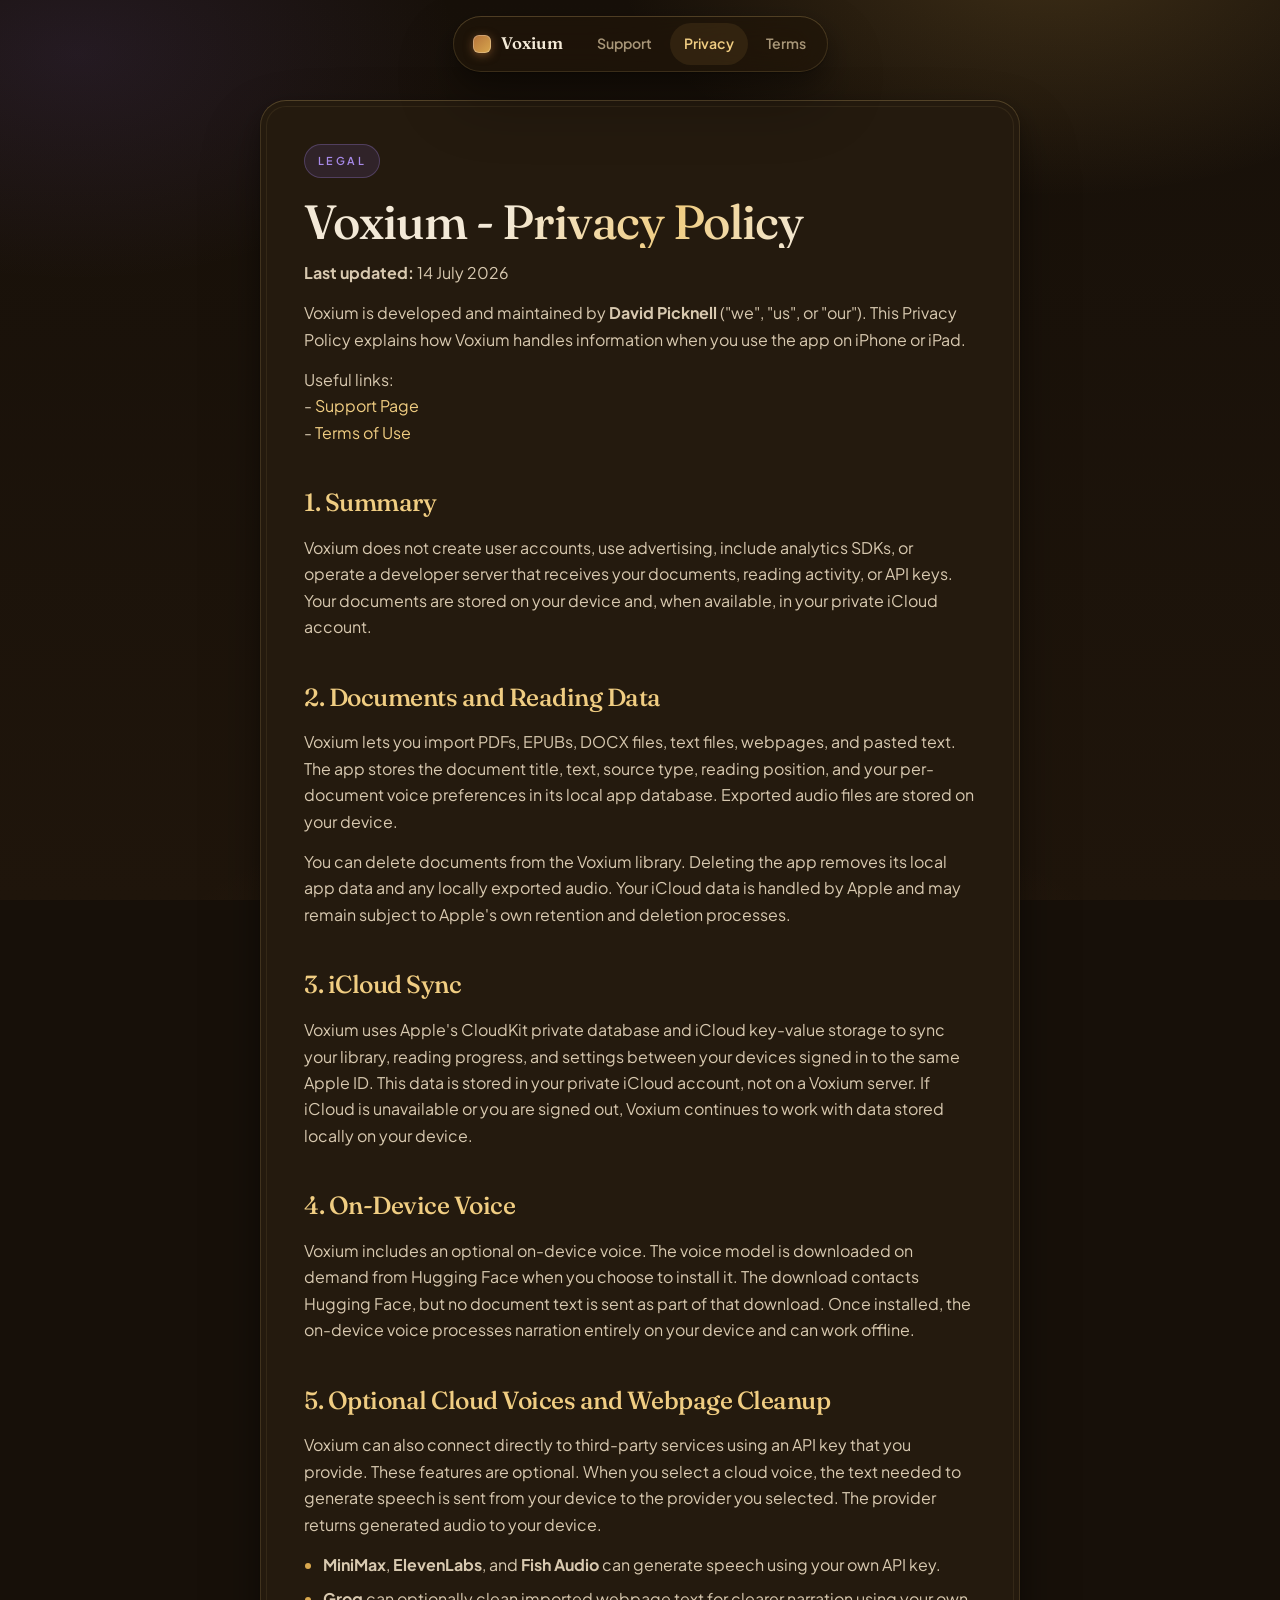
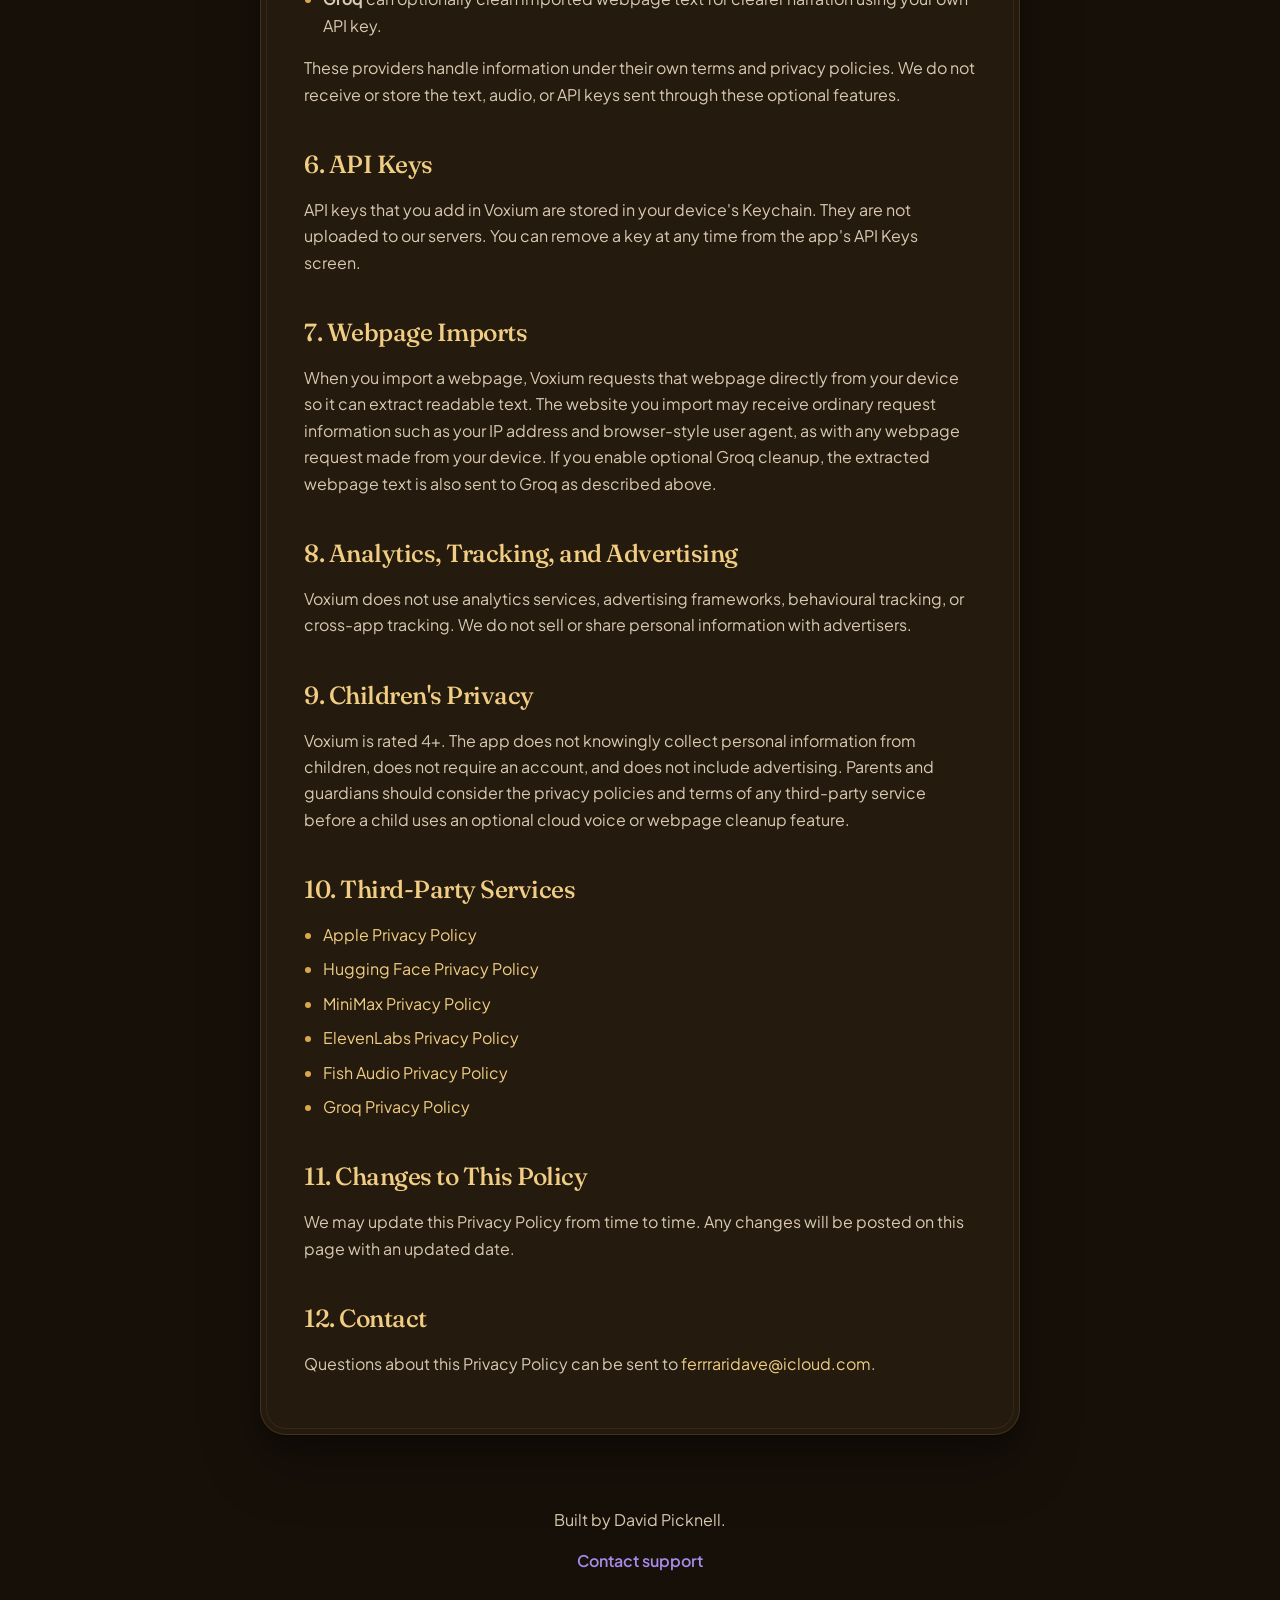
==== privacy-policy.html @ 41267bd4 "Restyle support pages to match Purple Apps visual system Shared espresso/gold chrome, island nav, an" ====
<!DOCTYPE html>
<html lang="en">
<head>
    <meta charset="UTF-8" />
    <meta name="viewport" content="width=device-width, initial-scale=1.0" />
    <meta name="description" content="Privacy Policy for Voxium." />
    <title>Voxium — Privacy Policy</title>
    <link rel="stylesheet" href="styles.css" />
</head>
<body>
<nav class="navbar">
    <div class="navbar-inner">
        <a href="index.html" class="navbar-brand"><span class="brand-dot"></span> Voxium</a>
        <div class="navbar-links">
            <a href="index.html">Support</a>
            <a href="privacy-policy.html" class="active">Privacy</a>
            <a href="terms.html">Terms</a>
        </div>
    </div>
</nav>

<main class="page">
    <span class="eyebrow">Legal</span>
    <h1>Voxium - Privacy Policy</h1>
    <p><strong>Last updated:</strong> 14 July 2026</p>

    <p>
        Voxium is developed and maintained by <strong>David Picknell</strong> ("we", "us", or "our").
        This Privacy Policy explains how Voxium handles information when you use the app on iPhone or iPad.
    </p>

    <p>
        Useful links:<br>
        - <a href="index.html">Support Page</a><br>
        - <a href="terms.html">Terms of Use</a>
    </p>

    <h2>1. Summary</h2>
    <p>
        Voxium does not create user accounts, use advertising, include analytics SDKs, or operate a developer
        server that receives your documents, reading activity, or API keys. Your documents are stored on your
        device and, when available, in your private iCloud account.
    </p>

    <h2>2. Documents and Reading Data</h2>
    <p>
        Voxium lets you import PDFs, EPUBs, DOCX files, text files, webpages, and pasted text. The app stores
        the document title, text, source type, reading position, and your per-document voice preferences in its
        local app database. Exported audio files are stored on your device.
    </p>

    <p>
        You can delete documents from the Voxium library. Deleting the app removes its local app data and any
        locally exported audio. Your iCloud data is handled by Apple and may remain subject to Apple's own
        retention and deletion processes.
    </p>

    <h2>3. iCloud Sync</h2>
    <p>
        Voxium uses Apple's CloudKit private database and iCloud key-value storage to sync your library,
        reading progress, and settings between your devices signed in to the same Apple ID. This data is stored
        in your private iCloud account, not on a Voxium server. If iCloud is unavailable or you are signed out,
        Voxium continues to work with data stored locally on your device.
    </p>

    <h2>4. On-Device Voice</h2>
    <p>
        Voxium includes an optional on-device voice. The voice model is downloaded on demand from Hugging Face
        when you choose to install it. The download contacts Hugging Face, but no document text is sent as part
        of that download. Once installed, the on-device voice processes narration entirely on your device and
        can work offline.
    </p>

    <h2>5. Optional Cloud Voices and Webpage Cleanup</h2>
    <p>
        Voxium can also connect directly to third-party services using an API key that you provide. These
        features are optional. When you select a cloud voice, the text needed to generate speech is sent from
        your device to the provider you selected. The provider returns generated audio to your device.
    </p>

    <ul>
        <li><strong>MiniMax</strong>, <strong>ElevenLabs</strong>, and <strong>Fish Audio</strong> can generate speech using your own API key.</li>
        <li><strong>Groq</strong> can optionally clean imported webpage text for clearer narration using your own API key.</li>
    </ul>

    <p>
        These providers handle information under their own terms and privacy policies. We do not receive or
        store the text, audio, or API keys sent through these optional features.
    </p>

    <h2>6. API Keys</h2>
    <p>
        API keys that you add in Voxium are stored in your device's Keychain. They are not uploaded to our
        servers. You can remove a key at any time from the app's API Keys screen.
    </p>

    <h2>7. Webpage Imports</h2>
    <p>
        When you import a webpage, Voxium requests that webpage directly from your device so it can extract
        readable text. The website you import may receive ordinary request information such as your IP address
        and browser-style user agent, as with any webpage request made from your device. If you enable optional
        Groq cleanup, the extracted webpage text is also sent to Groq as described above.
    </p>

    <h2>8. Analytics, Tracking, and Advertising</h2>
    <p>
        Voxium does not use analytics services, advertising frameworks, behavioural tracking, or cross-app
        tracking. We do not sell or share personal information with advertisers.
    </p>

    <h2>9. Children's Privacy</h2>
    <p>
        Voxium is rated 4+. The app does not knowingly collect personal information from children, does not
        require an account, and does not include advertising. Parents and guardians should consider the privacy
        policies and terms of any third-party service before a child uses an optional cloud voice or webpage
        cleanup feature.
    </p>

    <h2>10. Third-Party Services</h2>
    <ul>
        <li><a href="https://www.apple.com/legal/privacy/">Apple Privacy Policy</a></li>
        <li><a href="https://huggingface.co/privacy">Hugging Face Privacy Policy</a></li>
        <li><a href="https://www.minimax.io/privacy-policy">MiniMax Privacy Policy</a></li>
        <li><a href="https://elevenlabs.io/privacy">ElevenLabs Privacy Policy</a></li>
        <li><a href="https://fish.audio/privacy/">Fish Audio Privacy Policy</a></li>
        <li><a href="https://groq.com/privacy-policy/">Groq Privacy Policy</a></li>
    </ul>

    <h2>11. Changes to This Policy</h2>
    <p>
        We may update this Privacy Policy from time to time. Any changes will be posted on this page with an
        updated date.
    </p>

    <h2>12. Contact</h2>
    <p>
        Questions about this Privacy Policy can be sent to
        <a href="mailto:ferrraridave@icloud.com">ferrraridave@icloud.com</a>.
    </p>
</main>

<footer class="site-footer">
    <p>Built by David Picknell.</p>
    <p><a href="mailto:ferrraridave@icloud.com">Contact support</a></p>
</footer>
</body>
</html>
---- styles.css ----
@import url('https://fonts.googleapis.com/css2?family=Fraunces:opsz,wght@9..144,500;9..144,600&family=Plus+Jakarta+Sans:wght@400;600;700&display=swap');

:root {
    --cream: #f3e9d7;
    --cream-soft: #d8c9b0;
    --muted: #a89678;
    --faint: #7d6f56;
    --bg: #171009;
    --bg-2: #1f150b;
    --panel: #241a0e;
    --gold: #d9a84e;
    --gold-2: #f0cd82;
    --ember: #b4713a;
    --purple: #a789e8;
    --purple-2: #7b5cc9;
    --ring: rgba(240, 205, 130, 0.14);
    --ring-2: rgba(240, 205, 130, 0.08);
    --highlight: inset 0 1px 0 rgba(240, 205, 130, 0.10);
    --shadow-soft:
        0 1px 2px rgba(0, 0, 0, 0.30),
        0 10px 24px rgba(0, 0, 0, 0.28),
        0 30px 60px rgba(0, 0, 0, 0.26);
    --radius: 26px;
    --radius-inner: 20px;
    --ease: cubic-bezier(0.32, 0.72, 0, 1);
}

*, *::before, *::after { box-sizing: border-box; }

html { scroll-behavior: smooth; }

body {
    margin: 0;
    min-height: 100vh;
    font-family: "Plus Jakarta Sans", -apple-system, BlinkMacSystemFont, "Segoe UI", sans-serif;
    color: var(--cream);
    background: var(--bg);
    line-height: 1.65;
    -webkit-font-smoothing: antialiased;
}

body::before {
    content: "";
    position: fixed;
    inset: 0;
    z-index: -2;
    background:
        radial-gradient(55% 45% at 82% -6%, rgba(217, 168, 78, 0.20), transparent 62%),
        radial-gradient(50% 42% at 6% 6%, rgba(123, 92, 201, 0.13), transparent 60%),
        radial-gradient(70% 50% at 50% 118%, rgba(180, 113, 58, 0.16), transparent 62%),
        linear-gradient(180deg, var(--bg), var(--bg-2));
    pointer-events: none;
}

a {
    color: var(--gold-2);
    word-break: break-word;
    text-decoration: none;
    transition: color 0.3s var(--ease);
}
a:hover { color: var(--cream); text-decoration: underline; }

.navbar {
    position: sticky;
    top: 0;
    z-index: 100;
    padding: 16px 16px 0;
    background: transparent;
    pointer-events: none;
}

.navbar-inner {
    width: fit-content;
    max-width: calc(100% - 8px);
    margin: 0 auto;
    height: 56px;
    padding: 0 8px 0 20px;
    display: flex;
    align-items: center;
    gap: 20px;
    border-radius: 999px;
    background: rgba(31, 21, 11, 0.72);
    backdrop-filter: blur(22px) saturate(160%);
    -webkit-backdrop-filter: blur(22px) saturate(160%);
    box-shadow: var(--shadow-soft), inset 0 0 0 1px var(--ring), var(--highlight);
    pointer-events: auto;
}

.navbar-brand {
    display: inline-flex;
    align-items: center;
    gap: 10px;
    color: var(--cream);
    text-decoration: none;
    font-family: "Fraunces", Georgia, serif;
    font-size: 1.05rem;
    font-weight: 600;
    white-space: nowrap;
}
.navbar-brand:hover { text-decoration: none; color: var(--cream); }

.brand-dot {
    width: 18px;
    height: 18px;
    border-radius: 6px;
    background: linear-gradient(135deg, var(--ember), var(--gold));
    box-shadow: inset 0 0 0 1px rgba(255, 255, 255, 0.25), 0 2px 10px rgba(180, 113, 58, 0.55);
}

.navbar-links {
    display: flex;
    align-items: center;
    gap: 4px;
}

.navbar-links a {
    color: var(--muted);
    text-decoration: none;
    font-size: 0.88rem;
    font-weight: 600;
    padding: 9px 14px;
    border-radius: 999px;
    white-space: nowrap;
    transition: color 0.4s var(--ease), background 0.4s var(--ease);
}
.navbar-links a:hover,
.navbar-links a.active {
    color: var(--gold-2);
    background: rgba(217, 168, 78, 0.10);
    text-decoration: none;
}

.page {
    width: min(760px, calc(100% - 32px));
    margin: 28px auto 72px;
    padding: clamp(28px, 5vw, 44px);
    position: relative;
    background: var(--panel);
    border-radius: var(--radius);
    box-shadow: var(--shadow-soft), inset 0 0 0 1px var(--ring), var(--highlight);
}

.page::before {
    content: "";
    position: absolute;
    inset: 6px;
    border-radius: var(--radius-inner);
    box-shadow: inset 0 0 0 1px var(--ring-2);
    pointer-events: none;
}

.eyebrow {
    display: inline-flex;
    margin-bottom: 18px;
    padding: 8px 14px;
    border-radius: 999px;
    font-size: 0.68rem;
    font-weight: 600;
    text-transform: uppercase;
    letter-spacing: 0.22em;
    color: var(--purple);
    background: rgba(123, 92, 201, 0.14);
    box-shadow: inset 0 0 0 1px rgba(167, 137, 232, 0.28);
}

h1, h2, h3 {
    font-family: "Fraunces", Georgia, serif;
    font-weight: 500;
    letter-spacing: -0.02em;
    color: var(--cream);
}

h1 {
    margin: 0 0 12px;
    font-size: clamp(2rem, 5vw, 3rem);
    line-height: 1.08;
    background: linear-gradient(115deg, var(--cream) 30%, var(--gold-2) 55%, var(--cream) 75%);
    -webkit-background-clip: text;
    background-clip: text;
    -webkit-text-fill-color: transparent;
}

h2 {
    margin: 36px 0 12px;
    font-size: clamp(1.25rem, 2.6vw, 1.55rem);
    color: var(--gold-2);
}

h3 {
    margin: 22px 0 8px;
    font-size: 1.08rem;
    color: var(--cream);
}

p, li {
    color: var(--cream-soft);
    font-size: 1rem;
}

p { margin: 0 0 14px; }

.meta {
    color: var(--muted);
    font-size: 0.95rem;
    margin-bottom: 22px;
}

.links {
    margin: 18px 0 8px;
    color: var(--muted);
}

.links a { font-weight: 600; }

ul {
    margin: 0 0 16px;
    padding-left: 1.2em;
}

li { margin: 8px 0; }
li::marker { color: var(--gold); }

.note {
    margin: 18px 0 22px;
    padding: 16px 18px;
    border-radius: 16px;
    color: var(--cream-soft);
    background: rgba(123, 92, 201, 0.10);
    box-shadow: inset 0 0 0 1px rgba(167, 137, 232, 0.22);
    border-left: 3px solid var(--purple);
}
.note strong { color: var(--cream); }

.faq {
    margin-top: 8px;
    padding-top: 8px;
}

.faq h3 {
    margin-top: 26px;
    padding-top: 4px;
}

.site-footer {
    width: min(760px, calc(100% - 32px));
    margin: 0 auto 48px;
    color: var(--faint);
    font-size: 0.9rem;
    text-align: center;
}

.site-footer a {
    color: var(--purple);
    font-weight: 600;
}

@media (max-width: 640px) {
    .navbar-inner {
        width: 100%;
        justify-content: space-between;
        padding-right: 12px;
        gap: 8px;
    }
    .navbar-links a { padding: 8px 10px; font-size: 0.82rem; }
    .page { margin-top: 20px; }
}
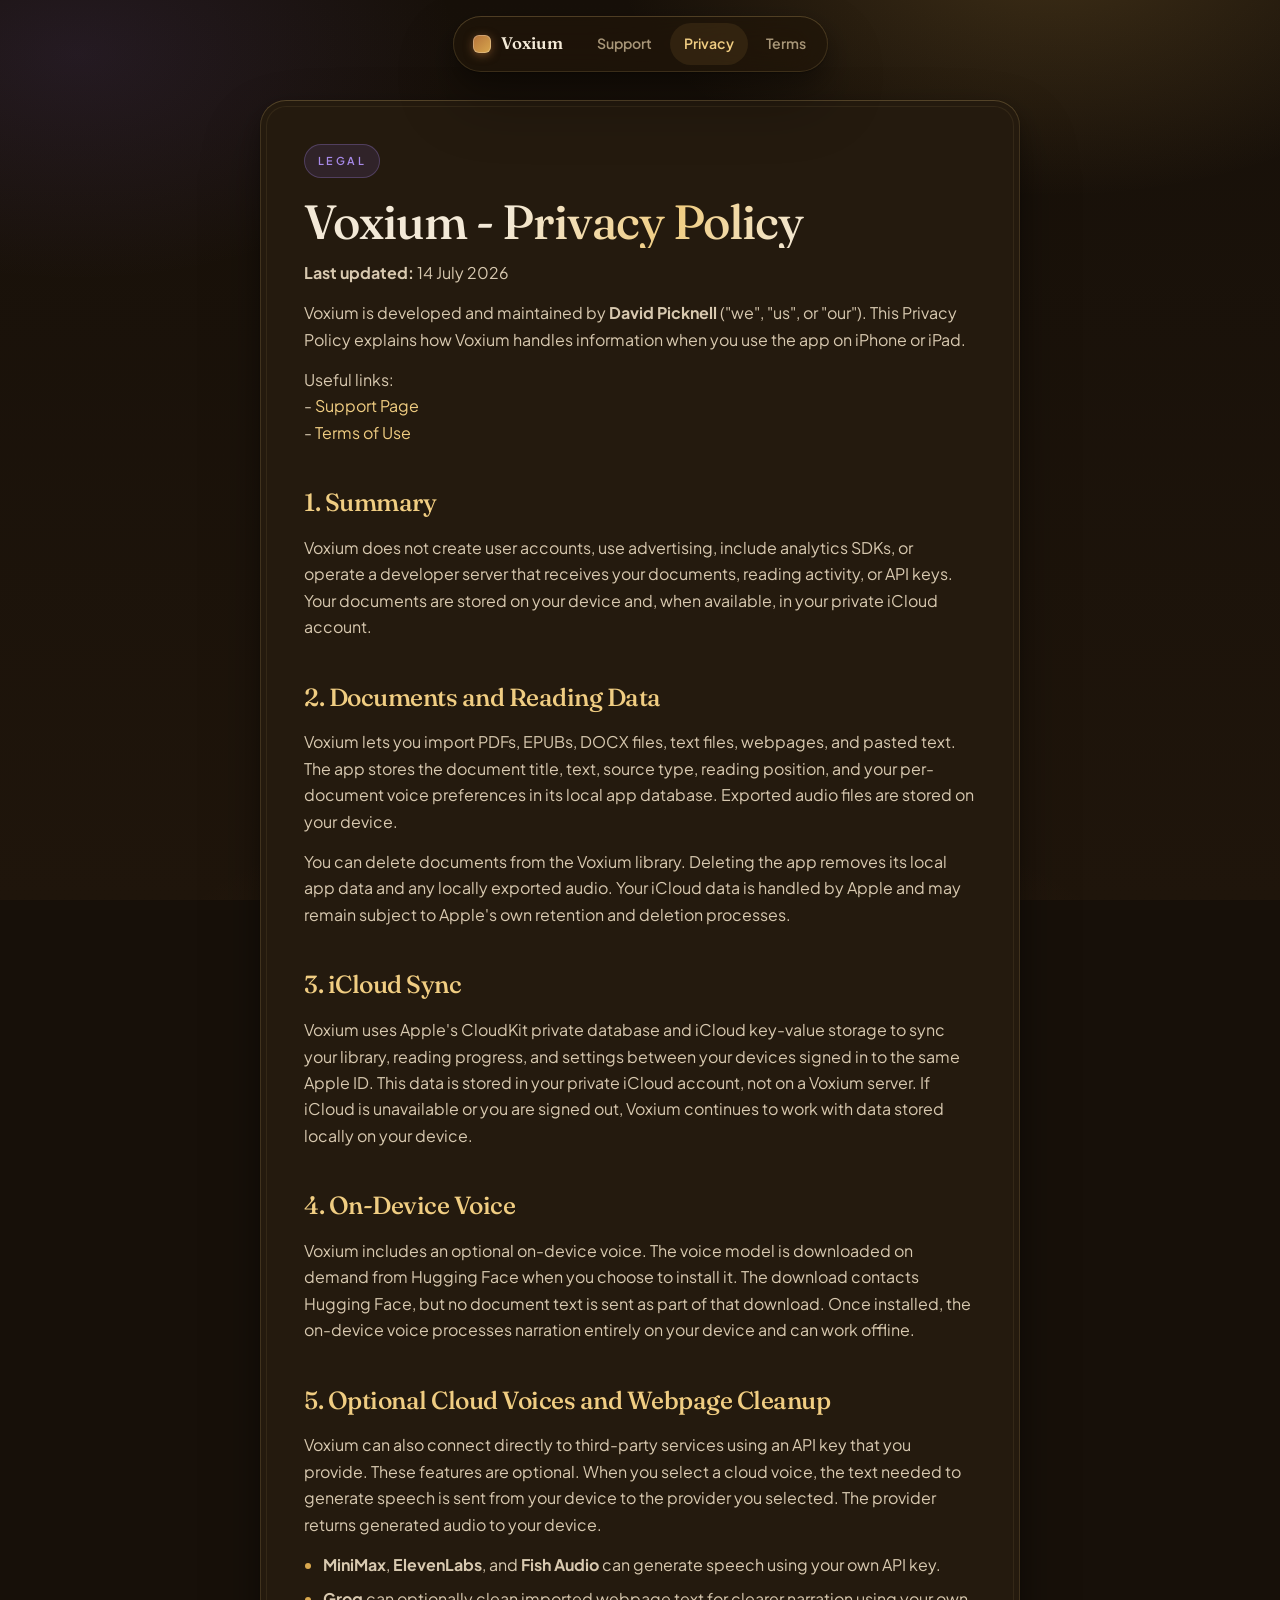
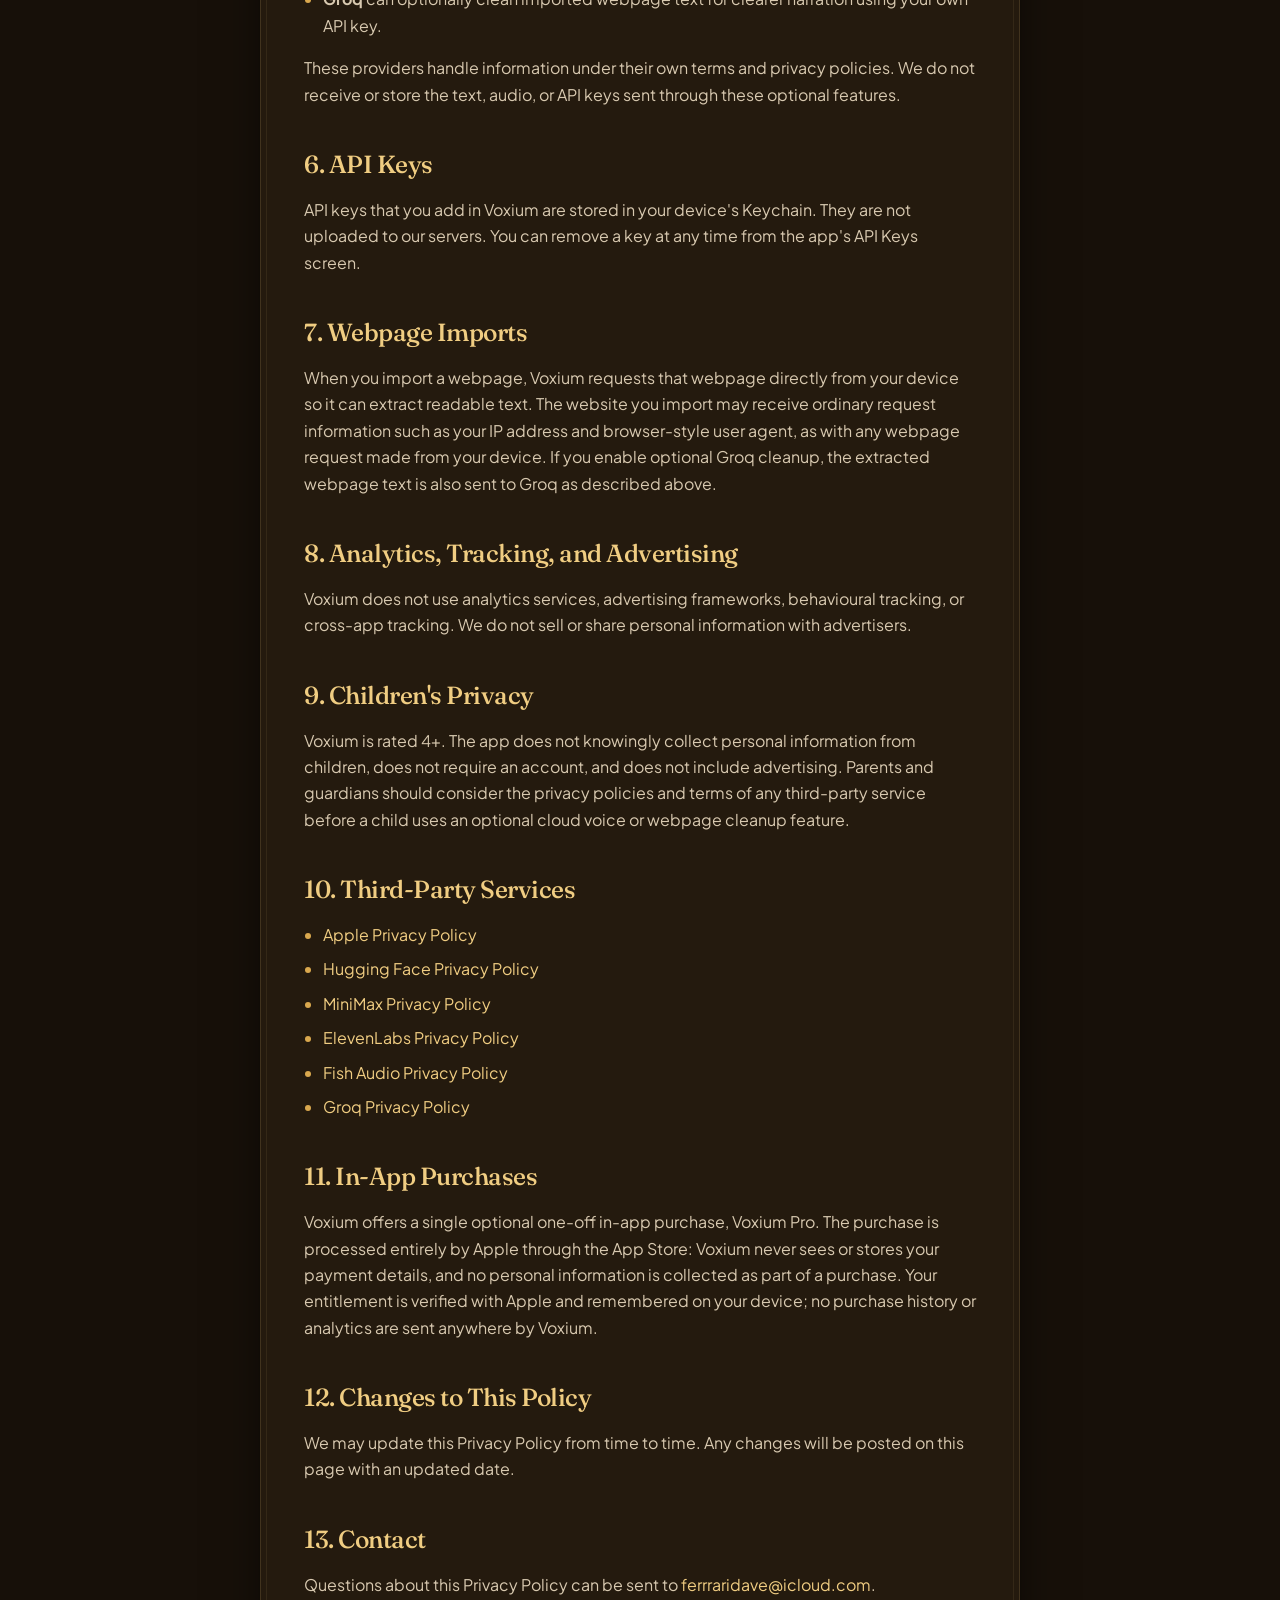
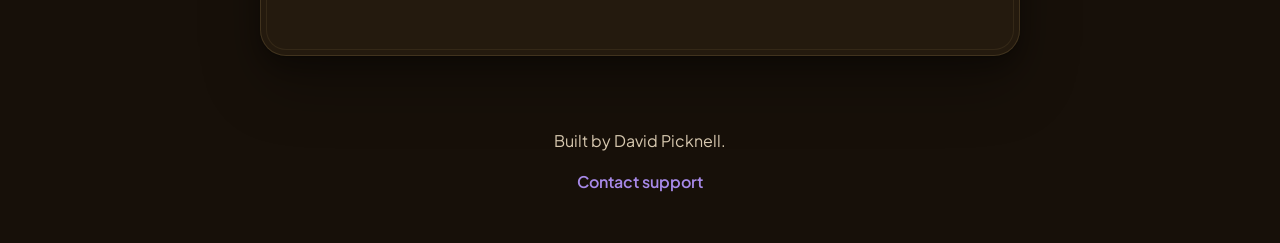
==== commit 166bff77: "Voxium Pro: FAQ entry, privacy in-app-purchase section, terms purchase section; xAI Grok mentions" ====
--- a/privacy-policy.html
+++ b/privacy-policy.html
@@ -126,13 +126,21 @@
         <li><a href="https://groq.com/privacy-policy/">Groq Privacy Policy</a></li>
     </ul>
 
-    <h2>11. Changes to This Policy</h2>
+    <h2>11. In-App Purchases</h2>
+    <p>
+        Voxium offers a single optional one-off in-app purchase, Voxium Pro. The purchase is processed
+        entirely by Apple through the App Store: Voxium never sees or stores your payment details, and no
+        personal information is collected as part of a purchase. Your entitlement is verified with Apple
+        and remembered on your device; no purchase history or analytics are sent anywhere by Voxium.
+    </p>
+
+    <h2>12. Changes to This Policy</h2>
     <p>
         We may update this Privacy Policy from time to time. Any changes will be posted on this page with an
         updated date.
     </p>
 
-    <h2>12. Contact</h2>
+    <h2>13. Contact</h2>
     <p>
         Questions about this Privacy Policy can be sent to
         <a href="mailto:ferrraridave@icloud.com">ferrraridave@icloud.com</a>.
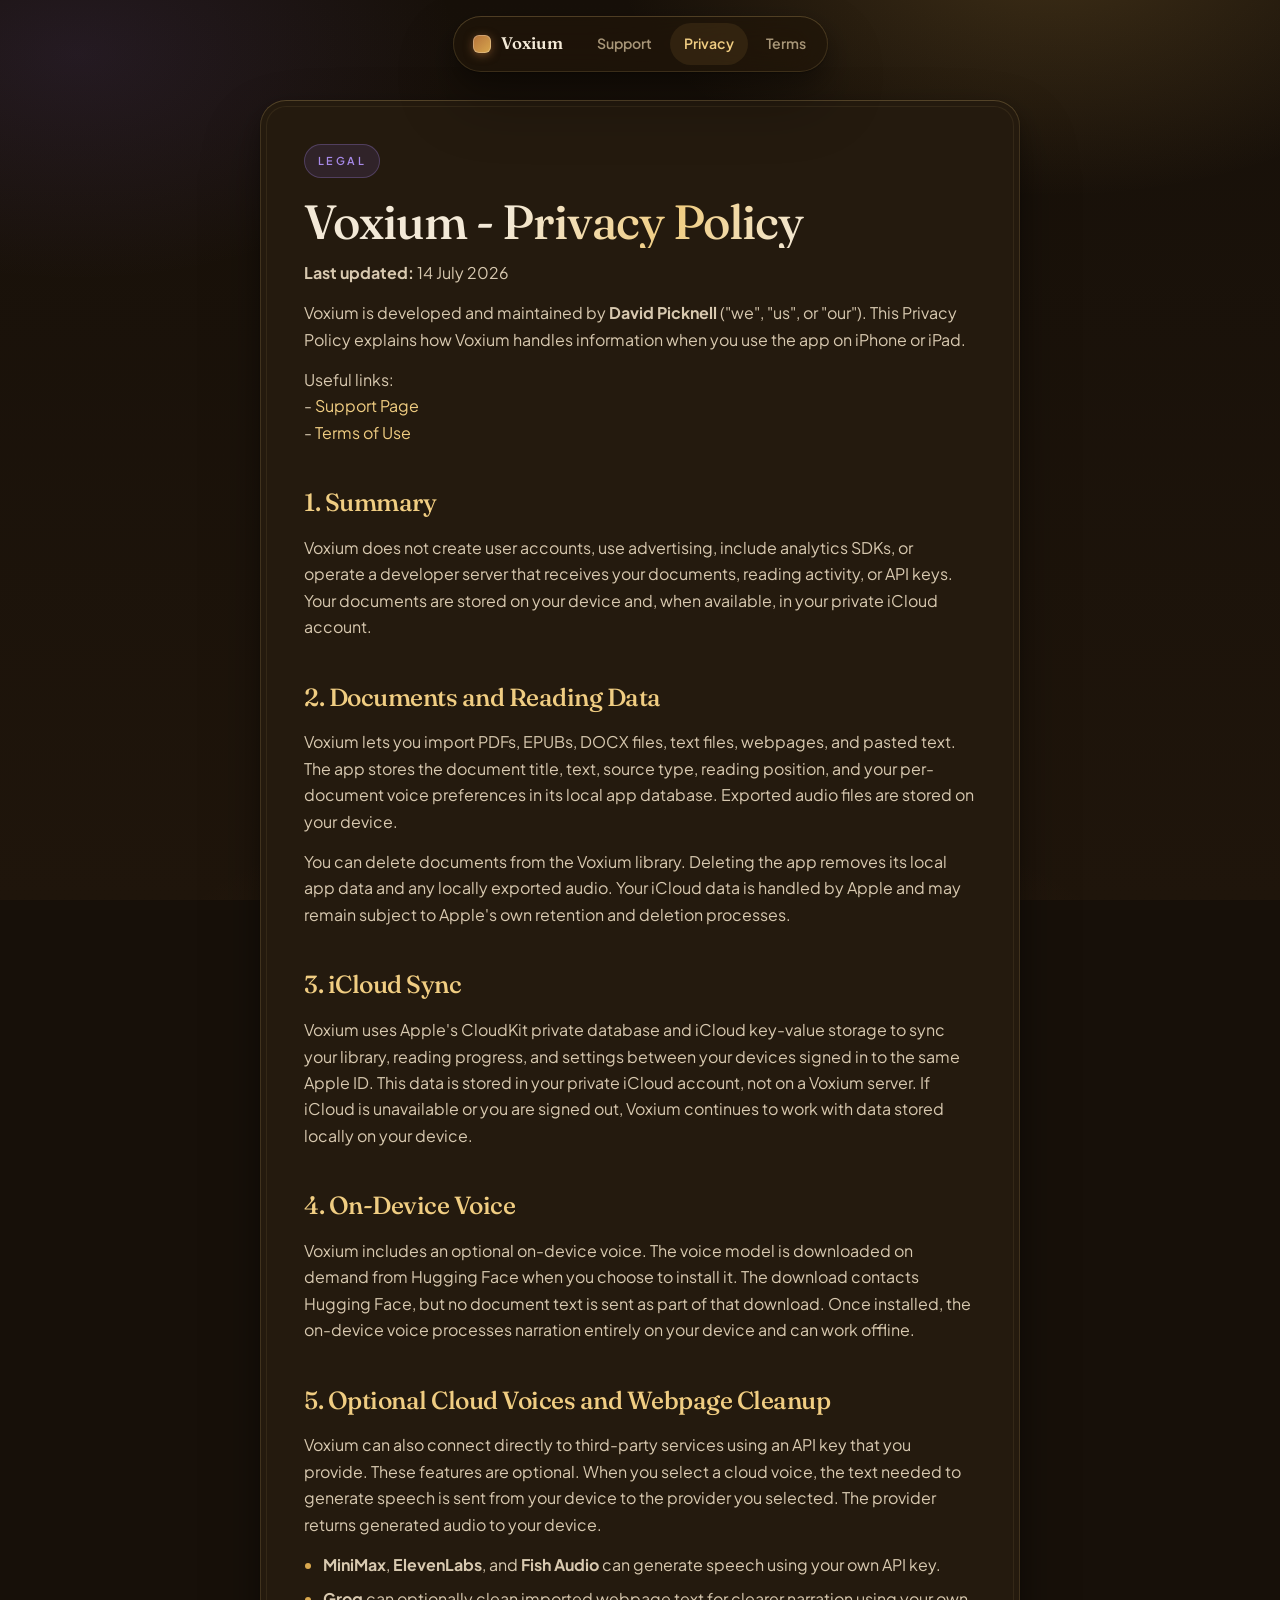
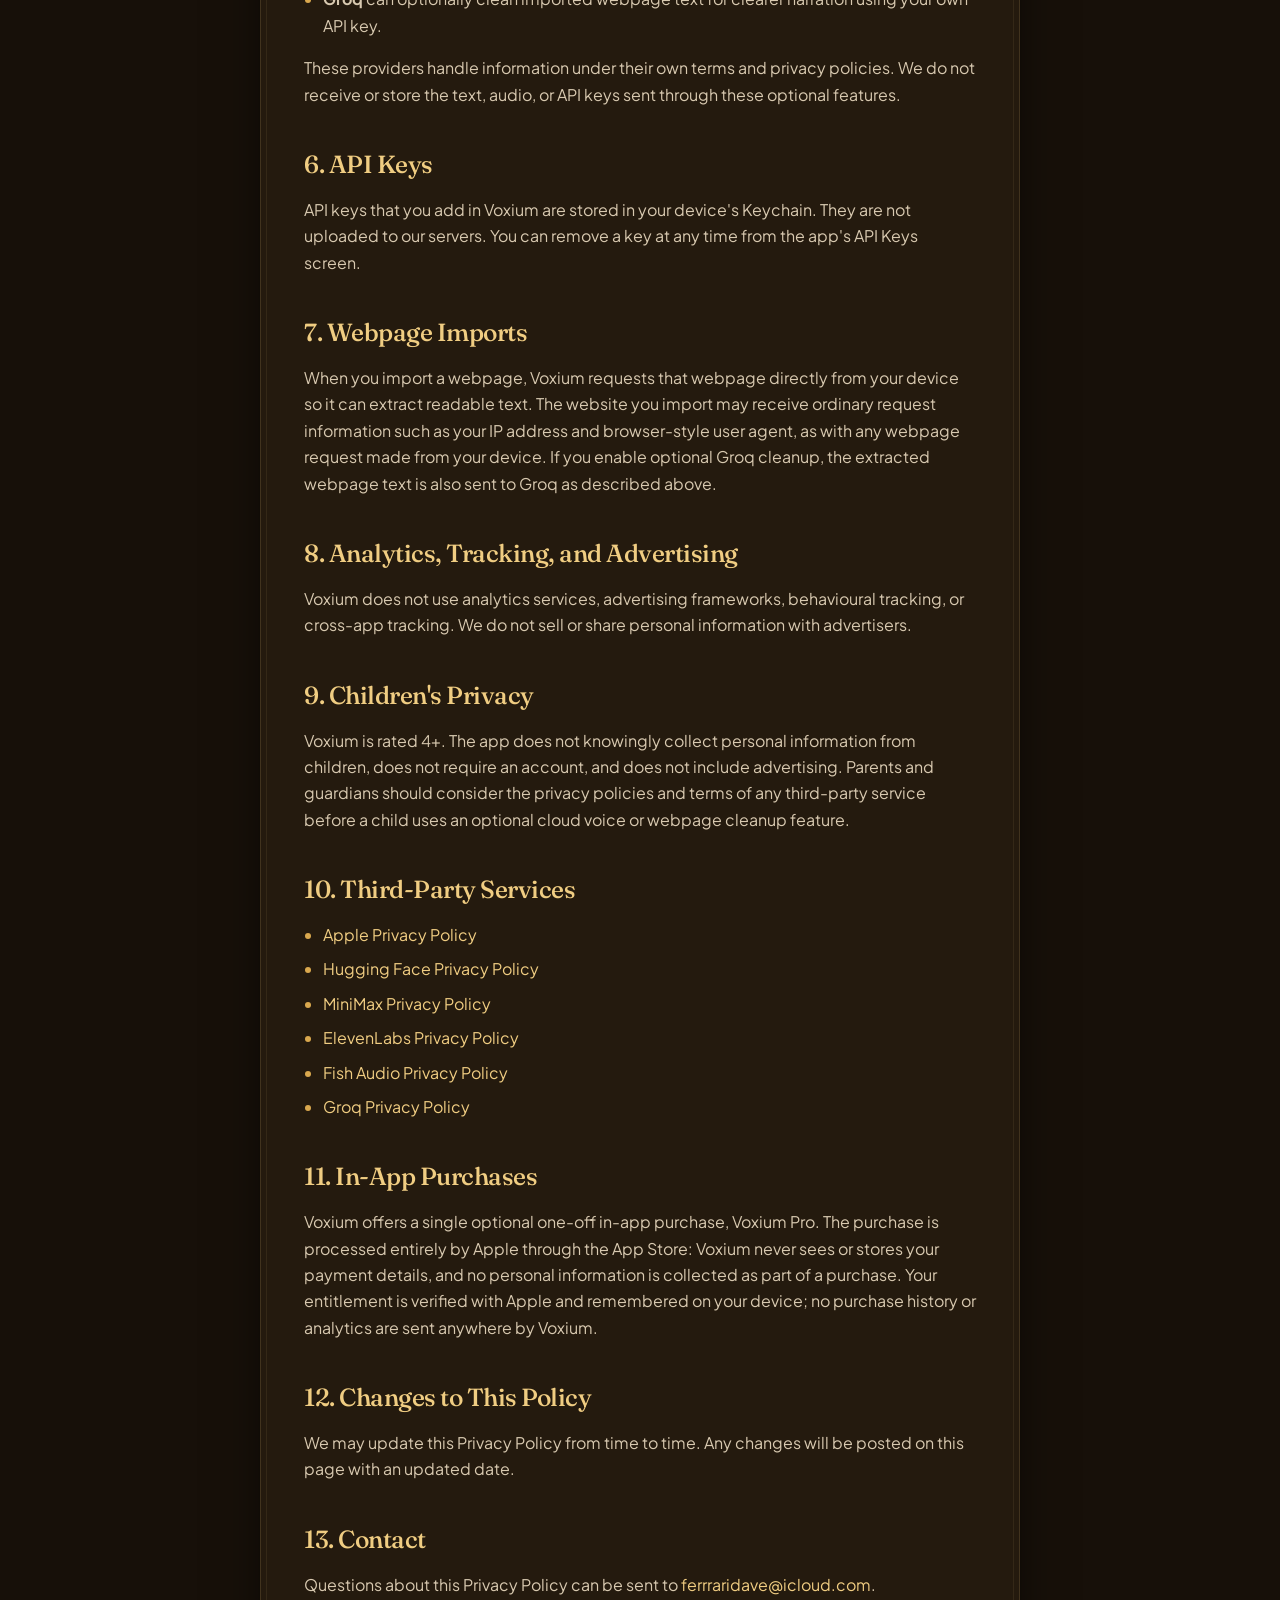
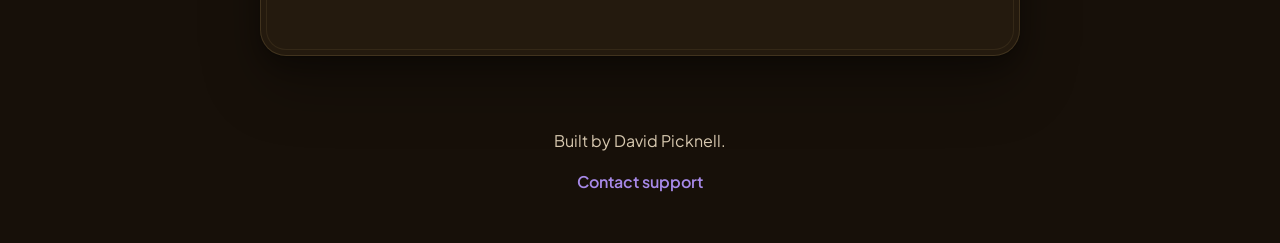
==== commit 964c51b1: "Fix nav pill missing on first paint (sticky+backdrop-filter composite bug) + pin fresh opens to top" ====
--- a/privacy-policy.html
+++ b/privacy-policy.html
@@ -151,5 +151,10 @@
     <p>Built by David Picknell.</p>
     <p><a href="mailto:ferrraridave@icloud.com">Contact support</a></p>
 </footer>
+<script>
+  // iOS Chrome can open external links pre-scrolled by its toolbar height,
+  // hiding the nav pill until a touch. Fresh opens pin to the top.
+  addEventListener('pageshow', function (e) { if (!e.persisted) scrollTo(0, 0); });
+</script>
 </body>
 </html>
--- a/styles.css
+++ b/styles.css
@@ -84,6 +84,12 @@
     -webkit-backdrop-filter: blur(22px) saturate(160%);
     box-shadow: var(--shadow-soft), inset 0 0 0 1px var(--ring), var(--highlight);
     pointer-events: auto;
+    /* WebKit fails to composite sticky+backdrop-filter on first paint —
+       the pill was invisible until the first touch, then popped in over
+       the content (in-app link opens, Aug 31). Forcing the layer up front
+       makes it paint with the page. */
+    transform: translateZ(0);
+    will-change: transform;
 }
 
 .navbar-brand {
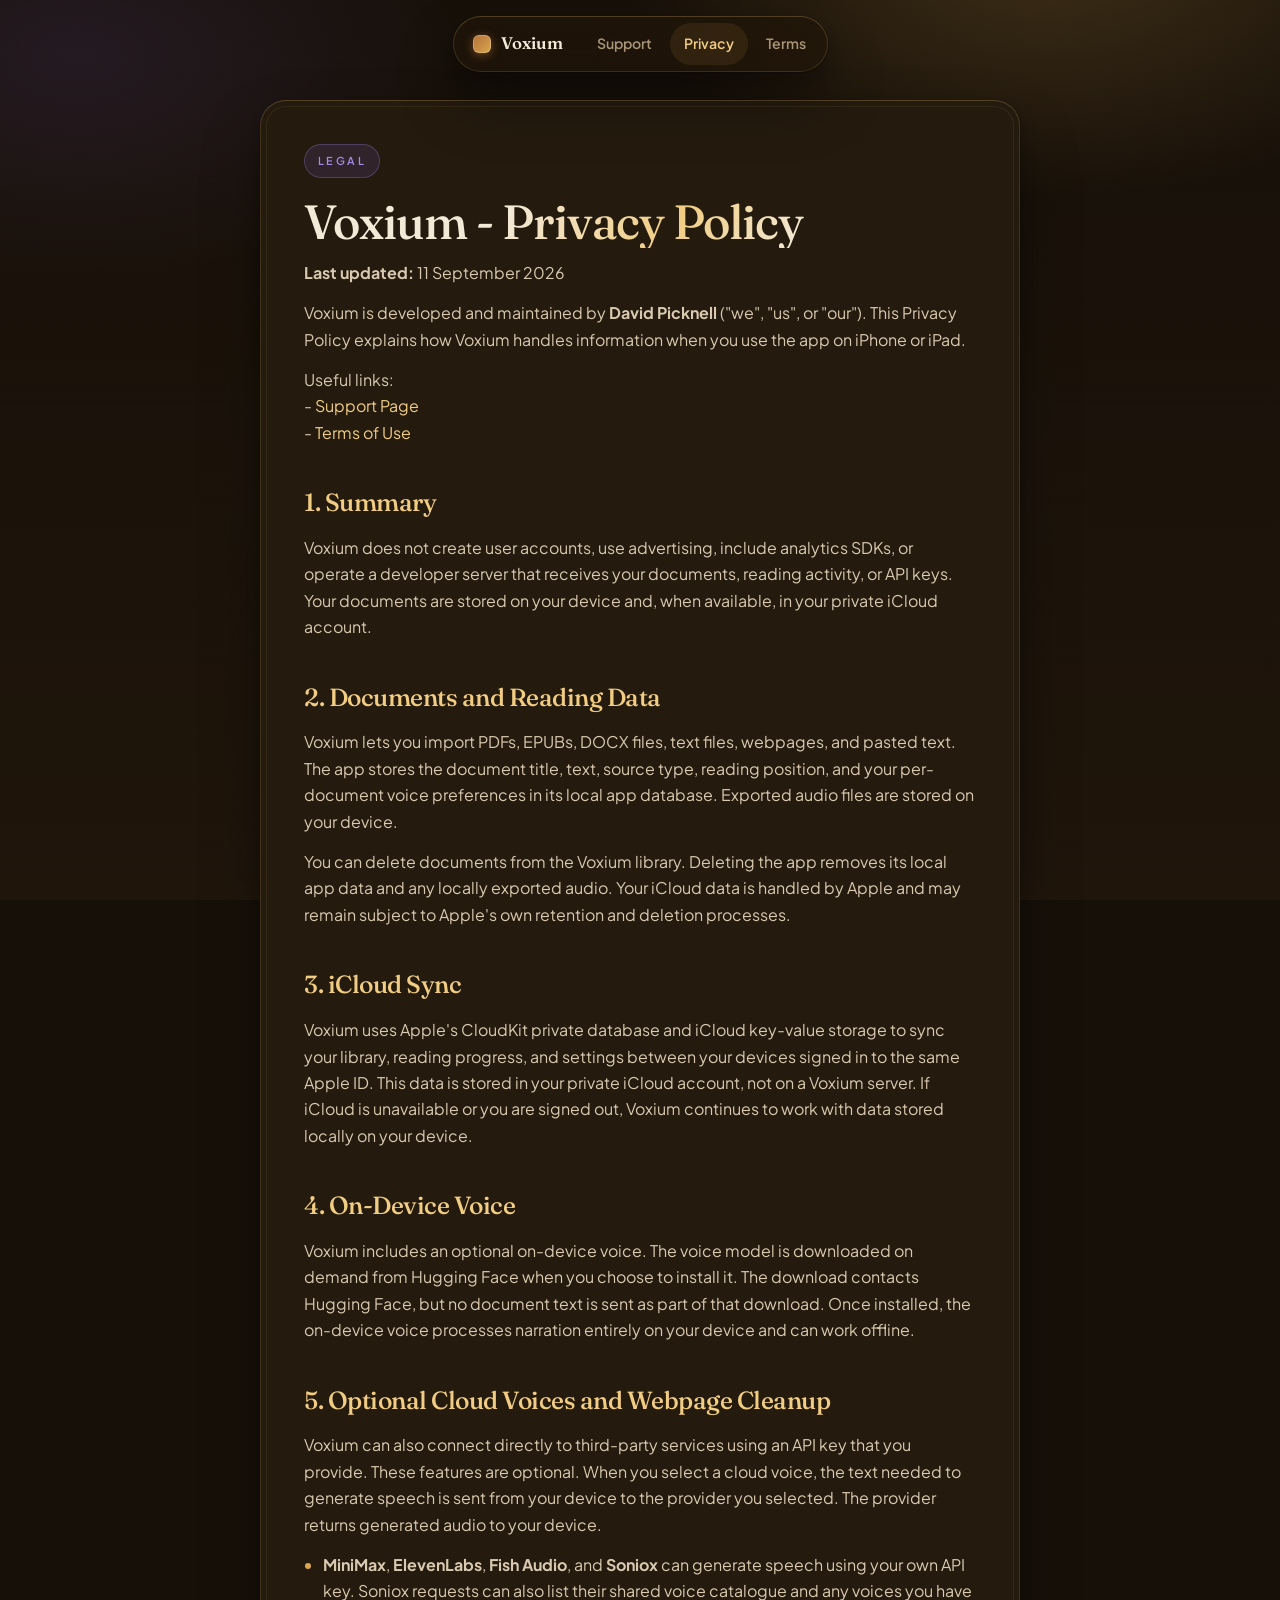
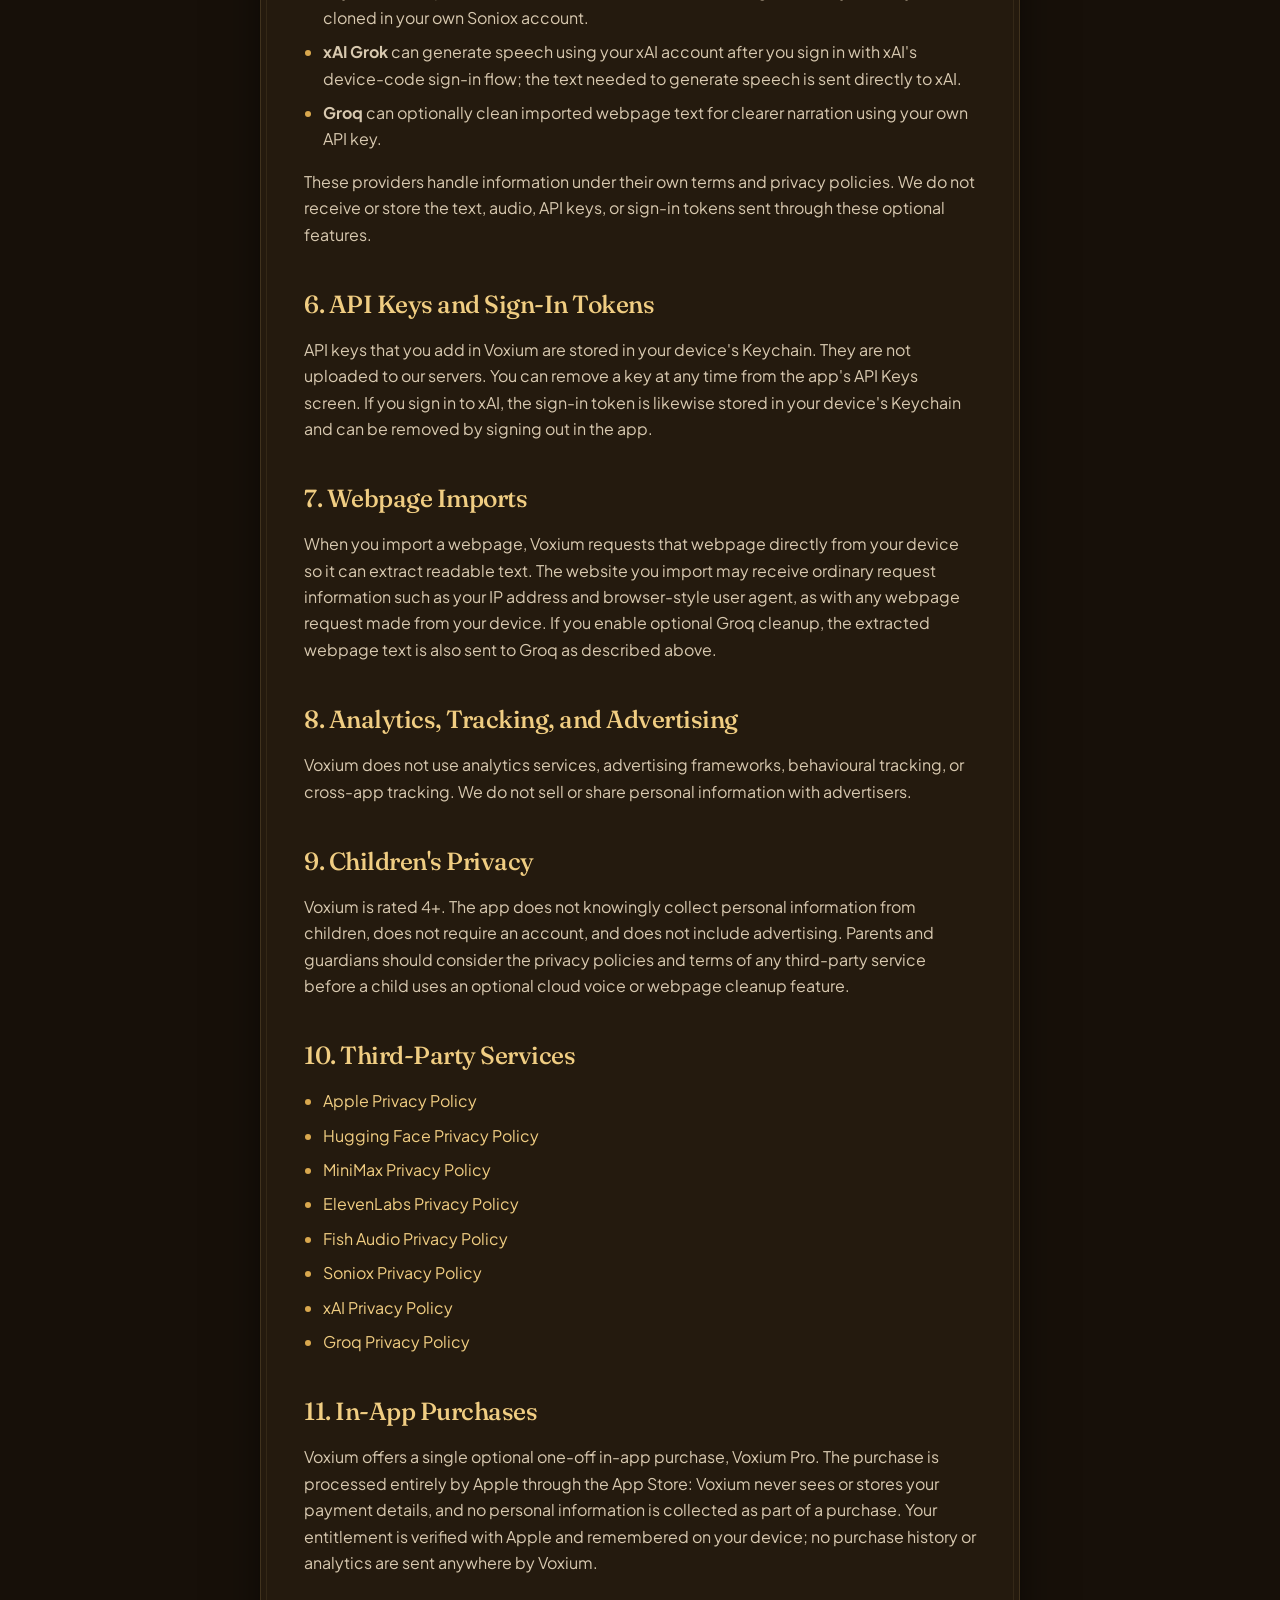
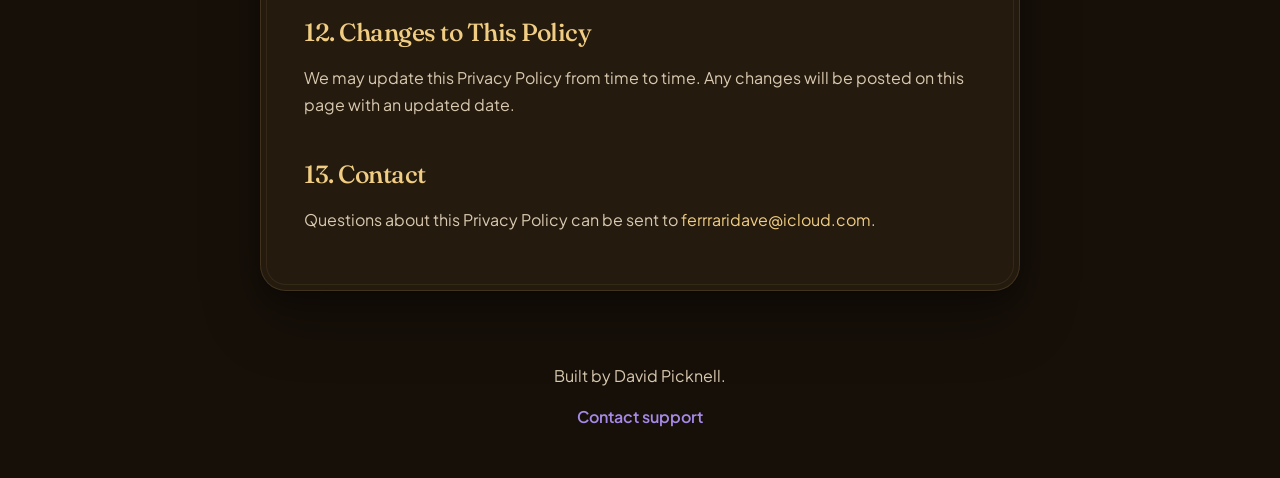
==== commit 11b5bd16: "Update support pages for Soniox, xAI sign-in, and CarPlay Add Soniox (sixth voice engine) to support" ====
--- a/privacy-policy.html
+++ b/privacy-policy.html
@@ -5,7 +5,7 @@
     <meta name="viewport" content="width=device-width, initial-scale=1.0" />
     <meta name="description" content="Privacy Policy for Voxium." />
     <title>Voxium — Privacy Policy</title>
-    <link rel="stylesheet" href="styles.css" />
+    <link rel="stylesheet" href="styles.css?v=4" />
 </head>
 <body>
 <nav class="navbar">
@@ -22,7 +22,7 @@
 <main class="page">
     <span class="eyebrow">Legal</span>
     <h1>Voxium - Privacy Policy</h1>
-    <p><strong>Last updated:</strong> 14 July 2026</p>
+    <p><strong>Last updated:</strong> 11 September 2026</p>
 
     <p>
         Voxium is developed and maintained by <strong>David Picknell</strong> ("we", "us", or "our").
@@ -79,19 +79,22 @@
     </p>
 
     <ul>
-        <li><strong>MiniMax</strong>, <strong>ElevenLabs</strong>, and <strong>Fish Audio</strong> can generate speech using your own API key.</li>
+        <li><strong>MiniMax</strong>, <strong>ElevenLabs</strong>, <strong>Fish Audio</strong>, and <strong>Soniox</strong> can generate speech using your own API key. Soniox requests can also list their shared voice catalogue and any voices you have cloned in your own Soniox account.</li>
+        <li><strong>xAI Grok</strong> can generate speech using your xAI account after you sign in with xAI's device-code sign-in flow; the text needed to generate speech is sent directly to xAI.</li>
         <li><strong>Groq</strong> can optionally clean imported webpage text for clearer narration using your own API key.</li>
     </ul>
 
     <p>
         These providers handle information under their own terms and privacy policies. We do not receive or
-        store the text, audio, or API keys sent through these optional features.
+        store the text, audio, API keys, or sign-in tokens sent through these optional features.
     </p>
 
-    <h2>6. API Keys</h2>
+    <h2>6. API Keys and Sign-In Tokens</h2>
     <p>
         API keys that you add in Voxium are stored in your device's Keychain. They are not uploaded to our
-        servers. You can remove a key at any time from the app's API Keys screen.
+        servers. You can remove a key at any time from the app's API Keys screen. If you sign in to xAI,
+        the sign-in token is likewise stored in your device's Keychain and can be removed by signing out
+        in the app.
     </p>
 
     <h2>7. Webpage Imports</h2>
@@ -123,6 +126,8 @@
         <li><a href="https://www.minimax.io/privacy-policy">MiniMax Privacy Policy</a></li>
         <li><a href="https://elevenlabs.io/privacy">ElevenLabs Privacy Policy</a></li>
         <li><a href="https://fish.audio/privacy/">Fish Audio Privacy Policy</a></li>
+        <li><a href="https://soniox.com/policies/privacy-policy">Soniox Privacy Policy</a></li>
+        <li><a href="https://x.ai/legal/privacy-policy">xAI Privacy Policy</a></li>
         <li><a href="https://groq.com/privacy-policy/">Groq Privacy Policy</a></li>
     </ul>
 
@@ -151,10 +156,5 @@
     <p>Built by David Picknell.</p>
     <p><a href="mailto:ferrraridave@icloud.com">Contact support</a></p>
 </footer>
-<script>
-  // iOS Chrome can open external links pre-scrolled by its toolbar height,
-  // hiding the nav pill until a touch. Fresh opens pin to the top.
-  addEventListener('pageshow', function (e) { if (!e.persisted) scrollTo(0, 0); });
-</script>
 </body>
 </html>
--- a/styles.css
+++ b/styles.css
@@ -270,3 +270,5 @@
     .navbar-links a { padding: 8px 10px; font-size: 0.82rem; }
     .page { margin-top: 20px; }
 }
+
+
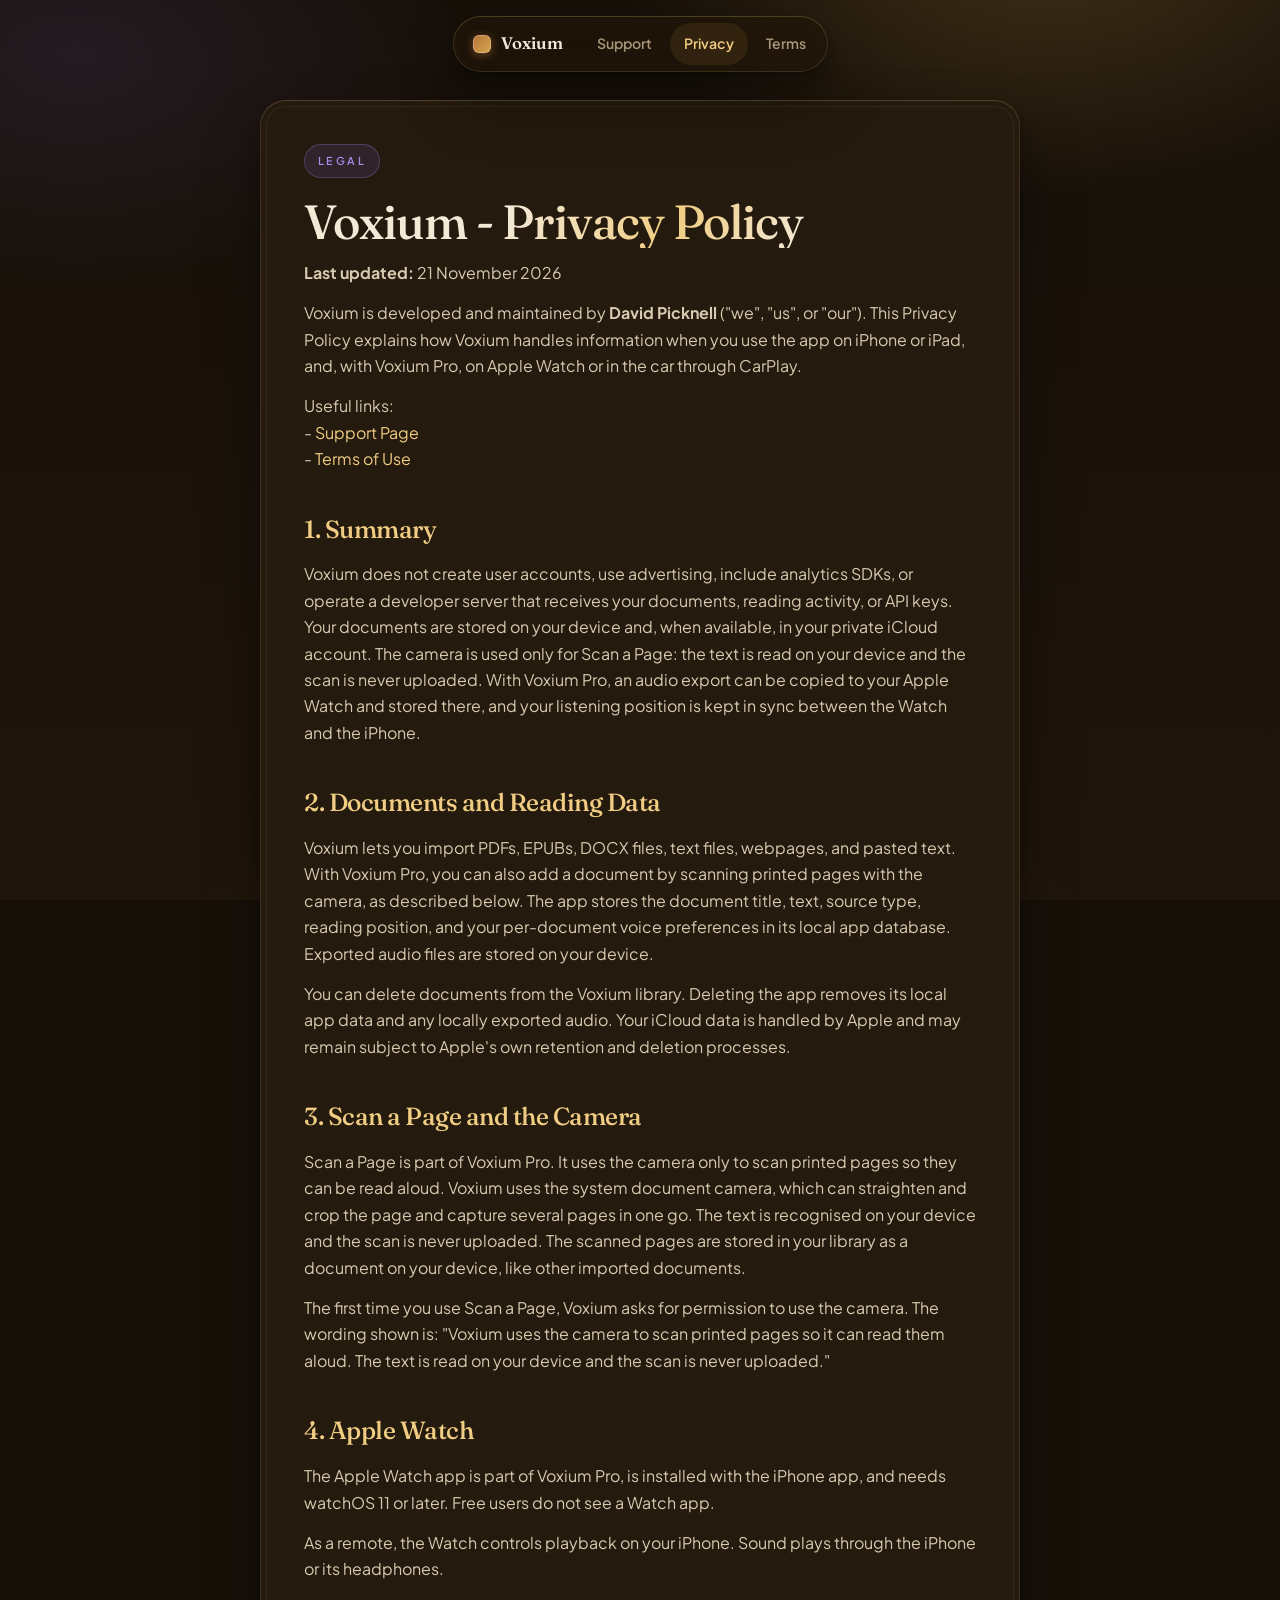
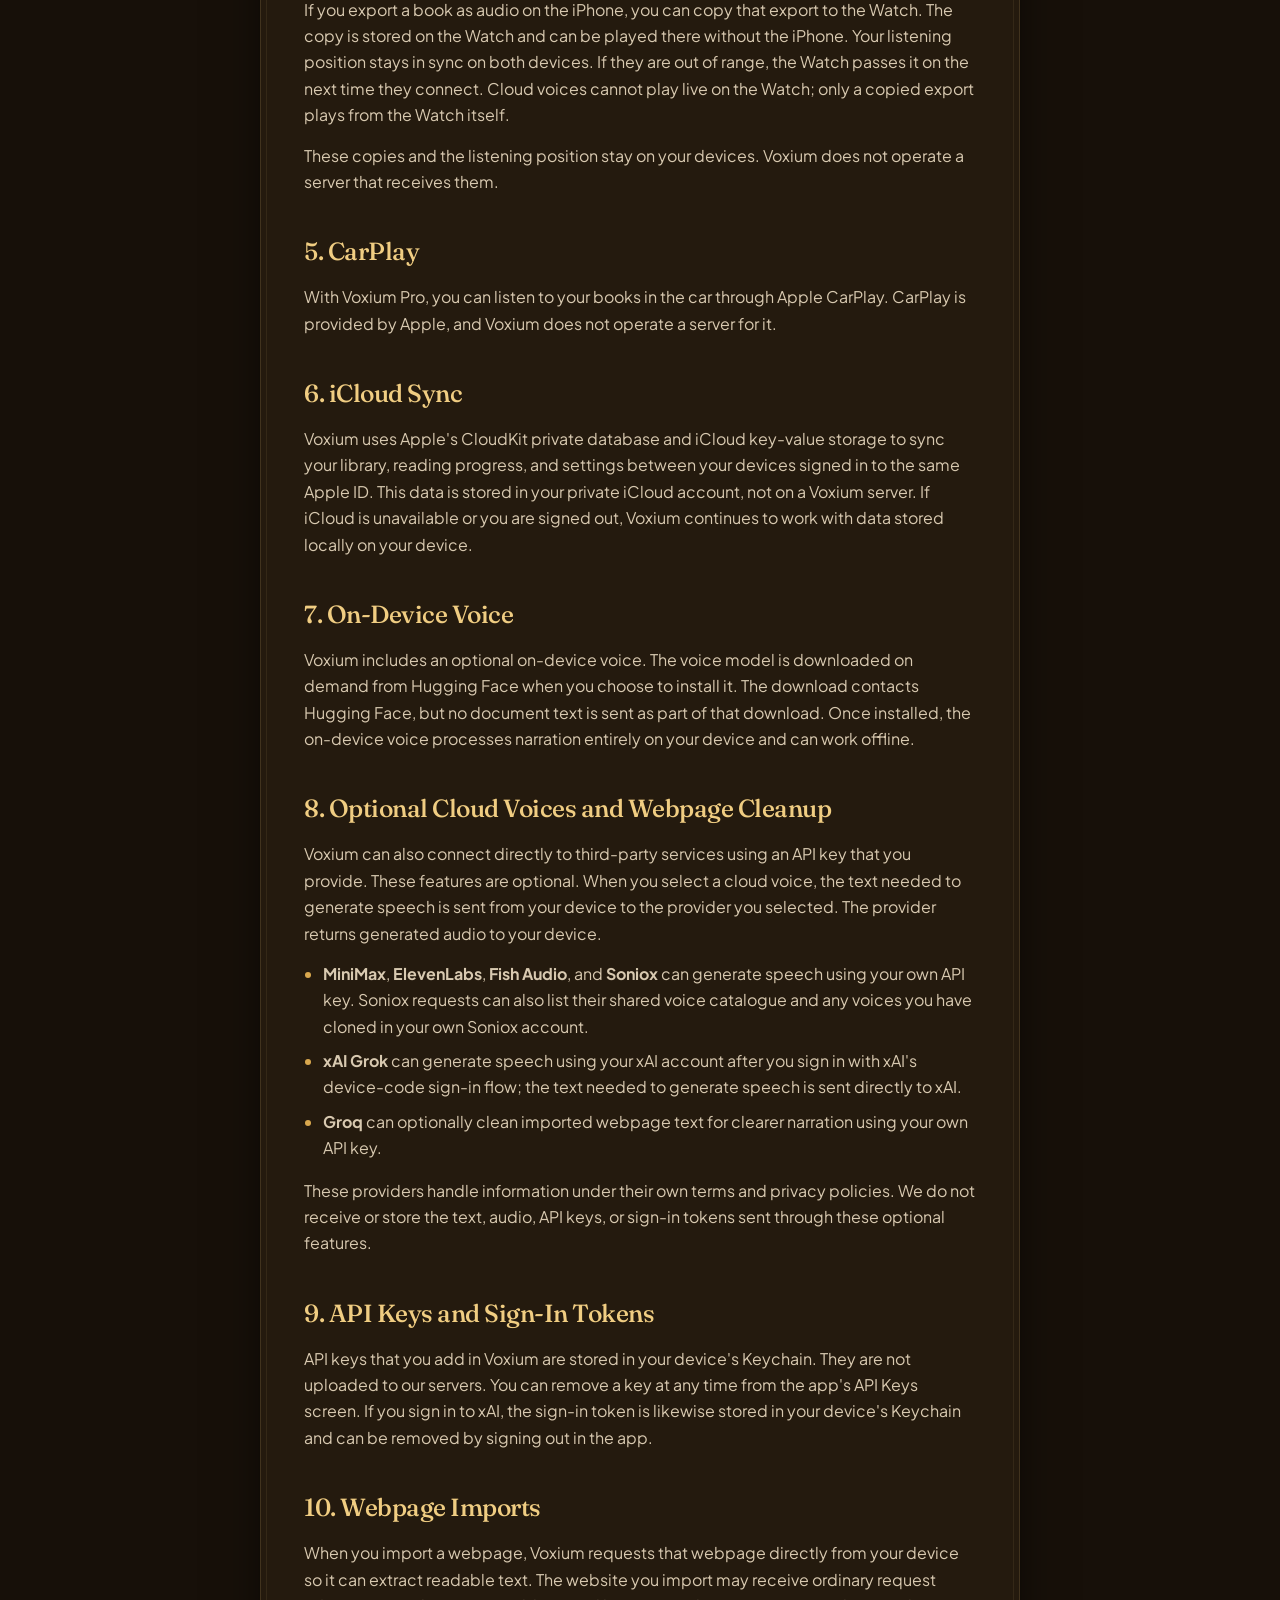
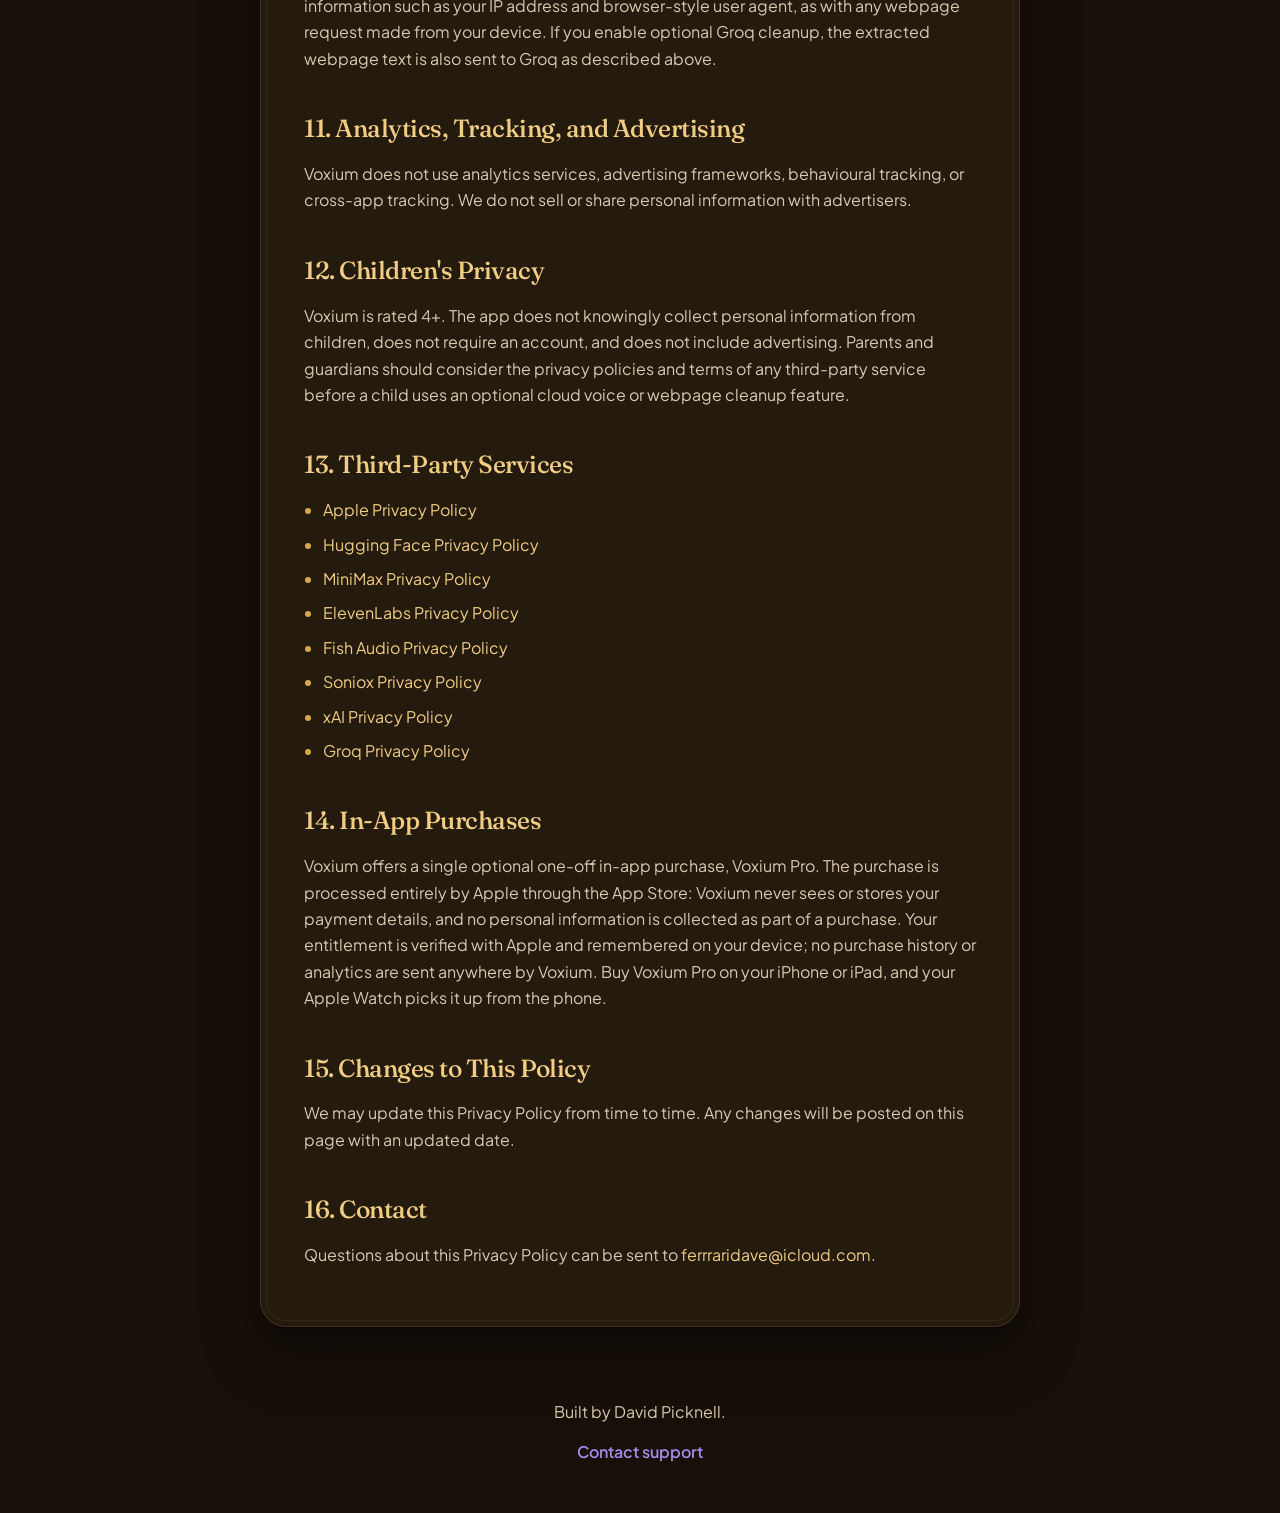
==== commit f8c0d06c: "Update support, privacy and terms for Voxium 3.0.0" ====
--- a/privacy-policy.html
+++ b/privacy-policy.html
@@ -22,11 +22,12 @@
 <main class="page">
     <span class="eyebrow">Legal</span>
     <h1>Voxium - Privacy Policy</h1>
-    <p><strong>Last updated:</strong> 11 September 2026</p>
+    <p><strong>Last updated:</strong> 21 November 2026</p>
 
     <p>
         Voxium is developed and maintained by <strong>David Picknell</strong> ("we", "us", or "our").
-        This Privacy Policy explains how Voxium handles information when you use the app on iPhone or iPad.
+        This Privacy Policy explains how Voxium handles information when you use the app on iPhone or iPad,
+        and, with Voxium Pro, on Apple Watch or in the car through CarPlay.
     </p>
 
     <p>
@@ -39,12 +40,16 @@
     <p>
         Voxium does not create user accounts, use advertising, include analytics SDKs, or operate a developer
         server that receives your documents, reading activity, or API keys. Your documents are stored on your
-        device and, when available, in your private iCloud account.
+        device and, when available, in your private iCloud account. The camera is used only for Scan a Page:
+        the text is read on your device and the scan is never uploaded. With Voxium Pro, an audio export can
+        be copied to your Apple Watch and stored there, and your listening position is kept in sync between
+        the Watch and the iPhone.
     </p>
 
     <h2>2. Documents and Reading Data</h2>
     <p>
-        Voxium lets you import PDFs, EPUBs, DOCX files, text files, webpages, and pasted text. The app stores
+        Voxium lets you import PDFs, EPUBs, DOCX files, text files, webpages, and pasted text. With Voxium Pro,
+        you can also add a document by scanning printed pages with the camera, as described below. The app stores
         the document title, text, source type, reading position, and your per-document voice preferences in its
         local app database. Exported audio files are stored on your device.
     </p>
@@ -55,7 +60,46 @@
         retention and deletion processes.
     </p>
 
-    <h2>3. iCloud Sync</h2>
+    <h2>3. Scan a Page and the Camera</h2>
+    <p>
+        Scan a Page is part of Voxium Pro. It uses the camera only to scan printed pages so they can be read
+        aloud. Voxium uses the system document camera, which can straighten and crop the page and capture
+        several pages in one go. The text is recognised on your device and the scan is never uploaded. The
+        scanned pages are stored in your library as a document on your device, like other imported documents.
+    </p>
+    <p>
+        The first time you use Scan a Page, Voxium asks for permission to use the camera. The wording shown is:
+        "Voxium uses the camera to scan printed pages so it can read them aloud. The text is read on your
+        device and the scan is never uploaded."
+    </p>
+
+    <h2>4. Apple Watch</h2>
+    <p>
+        The Apple Watch app is part of Voxium Pro, is installed with the iPhone app, and needs watchOS 11 or
+        later. Free users do not see a Watch app.
+    </p>
+    <p>
+        As a remote, the Watch controls playback on your iPhone. Sound plays through the iPhone or its
+        headphones.
+    </p>
+    <p>
+        If you export a book as audio on the iPhone, you can copy that export to the Watch. The copy is stored
+        on the Watch and can be played there without the iPhone. Your listening position stays in sync on
+        both devices. If they are out of range, the Watch passes it on the next time they connect.
+        Cloud voices cannot play live on the Watch; only a copied export plays from the Watch itself.
+    </p>
+    <p>
+        These copies and the listening position stay on your devices. Voxium does not operate a server that
+        receives them.
+    </p>
+
+    <h2>5. CarPlay</h2>
+    <p>
+        With Voxium Pro, you can listen to your books in the car through Apple CarPlay. CarPlay is provided by
+        Apple, and Voxium does not operate a server for it.
+    </p>
+
+    <h2>6. iCloud Sync</h2>
     <p>
         Voxium uses Apple's CloudKit private database and iCloud key-value storage to sync your library,
         reading progress, and settings between your devices signed in to the same Apple ID. This data is stored
@@ -63,7 +107,7 @@
         Voxium continues to work with data stored locally on your device.
     </p>
 
-    <h2>4. On-Device Voice</h2>
+    <h2>7. On-Device Voice</h2>
     <p>
         Voxium includes an optional on-device voice. The voice model is downloaded on demand from Hugging Face
         when you choose to install it. The download contacts Hugging Face, but no document text is sent as part
@@ -71,7 +115,7 @@
         can work offline.
     </p>
 
-    <h2>5. Optional Cloud Voices and Webpage Cleanup</h2>
+    <h2>8. Optional Cloud Voices and Webpage Cleanup</h2>
     <p>
         Voxium can also connect directly to third-party services using an API key that you provide. These
         features are optional. When you select a cloud voice, the text needed to generate speech is sent from
@@ -89,7 +133,7 @@
         store the text, audio, API keys, or sign-in tokens sent through these optional features.
     </p>
 
-    <h2>6. API Keys and Sign-In Tokens</h2>
+    <h2>9. API Keys and Sign-In Tokens</h2>
     <p>
         API keys that you add in Voxium are stored in your device's Keychain. They are not uploaded to our
         servers. You can remove a key at any time from the app's API Keys screen. If you sign in to xAI,
@@ -97,7 +141,7 @@
         in the app.
     </p>
 
-    <h2>7. Webpage Imports</h2>
+    <h2>10. Webpage Imports</h2>
     <p>
         When you import a webpage, Voxium requests that webpage directly from your device so it can extract
         readable text. The website you import may receive ordinary request information such as your IP address
@@ -105,13 +149,13 @@
         Groq cleanup, the extracted webpage text is also sent to Groq as described above.
     </p>
 
-    <h2>8. Analytics, Tracking, and Advertising</h2>
+    <h2>11. Analytics, Tracking, and Advertising</h2>
     <p>
         Voxium does not use analytics services, advertising frameworks, behavioural tracking, or cross-app
         tracking. We do not sell or share personal information with advertisers.
     </p>
 
-    <h2>9. Children's Privacy</h2>
+    <h2>12. Children's Privacy</h2>
     <p>
         Voxium is rated 4+. The app does not knowingly collect personal information from children, does not
         require an account, and does not include advertising. Parents and guardians should consider the privacy
@@ -119,7 +163,7 @@
         cleanup feature.
     </p>
 
-    <h2>10. Third-Party Services</h2>
+    <h2>13. Third-Party Services</h2>
     <ul>
         <li><a href="https://www.apple.com/legal/privacy/">Apple Privacy Policy</a></li>
         <li><a href="https://huggingface.co/privacy">Hugging Face Privacy Policy</a></li>
@@ -131,21 +175,22 @@
         <li><a href="https://groq.com/privacy-policy/">Groq Privacy Policy</a></li>
     </ul>
 
-    <h2>11. In-App Purchases</h2>
+    <h2>14. In-App Purchases</h2>
     <p>
         Voxium offers a single optional one-off in-app purchase, Voxium Pro. The purchase is processed
         entirely by Apple through the App Store: Voxium never sees or stores your payment details, and no
         personal information is collected as part of a purchase. Your entitlement is verified with Apple
         and remembered on your device; no purchase history or analytics are sent anywhere by Voxium.
-    </p>
-
-    <h2>12. Changes to This Policy</h2>
+        Buy Voxium Pro on your iPhone or iPad, and your Apple Watch picks it up from the phone.
+    </p>
+
+    <h2>15. Changes to This Policy</h2>
     <p>
         We may update this Privacy Policy from time to time. Any changes will be posted on this page with an
         updated date.
     </p>
 
-    <h2>13. Contact</h2>
+    <h2>16. Contact</h2>
     <p>
         Questions about this Privacy Policy can be sent to
         <a href="mailto:ferrraridave@icloud.com">ferrraridave@icloud.com</a>.
